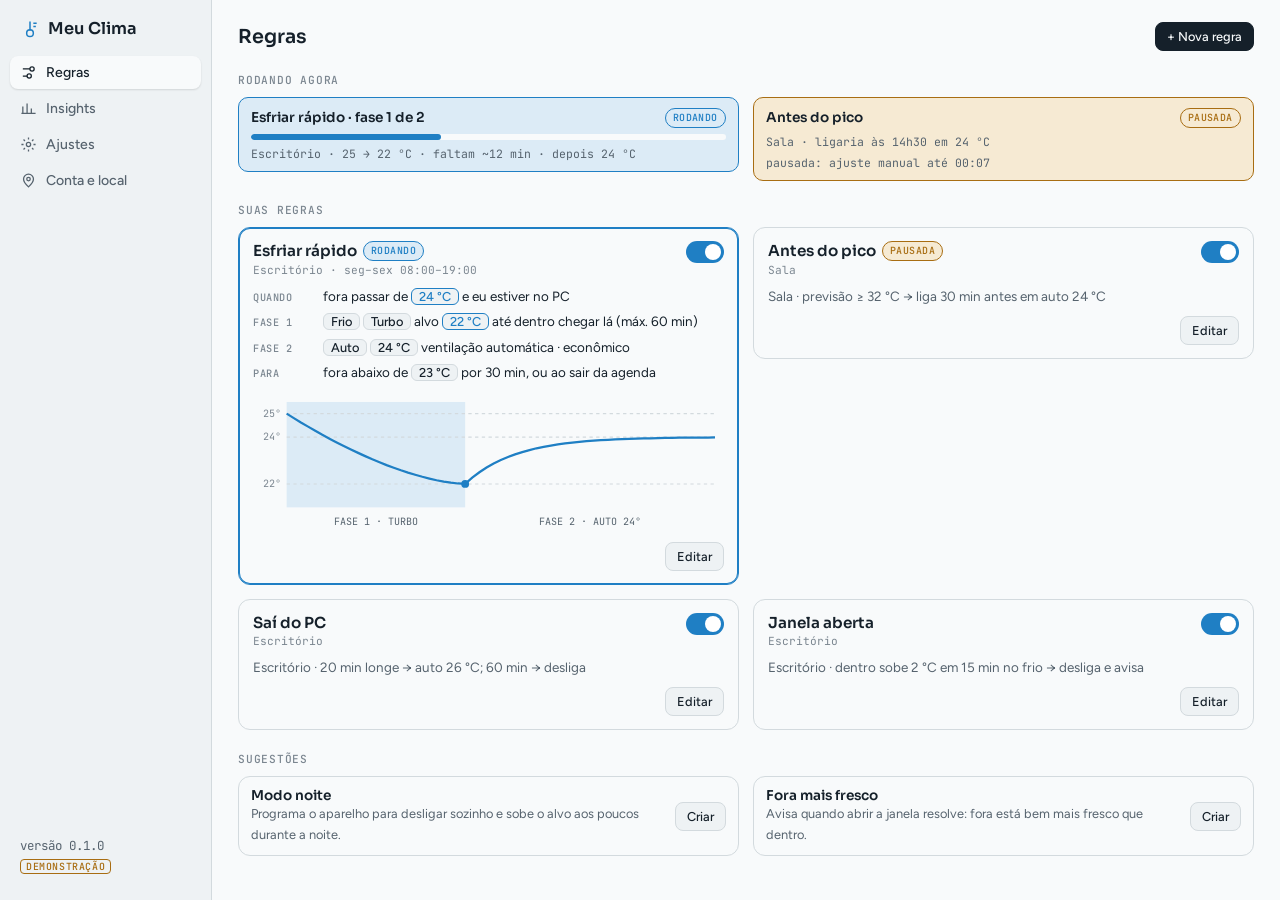
==== src/MeuClima/Web/central.html @ f1abe900 "feat: Meu Clima v0.1 — bandeja, regras automáticas, insights e autoatualização App de bandeja do Win" ====
<!doctype html>
<html lang="pt-BR">
<head>
<meta charset="utf-8">
<meta name="viewport" content="width=device-width, initial-scale=1">
<title>Meu Clima · Central</title>
<link rel="preconnect" href="https://fonts.googleapis.com">
<link rel="preconnect" href="https://fonts.gstatic.com" crossorigin>
<link rel="stylesheet" href="https://fonts.googleapis.com/css2?family=Sora:wght@300;500;600&family=Figtree:wght@400;500;600&family=JetBrains+Mono:wght@400;500&display=swap">
<link rel="stylesheet" href="app.css">
<style>
  html,body{height:100%}
  .shell{display:grid;grid-template-columns:212px minmax(0,1fr);height:100%}
  .side{background:var(--panel-2);border-right:1px solid var(--line);padding:16px 10px;display:flex;flex-direction:column;gap:3px;overflow:auto}
  .side .brand{font:600 1.02rem var(--display);padding:2px 10px 14px;display:flex;align-items:center;gap:8px}
  .side .brand svg{width:20px;height:20px;color:var(--cool)}
  .side button{border:0;background:transparent;text-align:left;padding:8px 10px;border-radius:8px;color:var(--ink-2);font:500 .88rem var(--body);display:flex;gap:9px;align-items:center}
  .side button:hover{color:var(--ink);background:color-mix(in srgb,var(--panel) 55%,transparent)}
  .side button svg{width:17px;height:17px;flex:none}
  .side button[aria-current="page"]{background:var(--panel);color:var(--ink);box-shadow:0 1px 2px rgba(0,0,0,.12)}
  .side .pend-dot{width:7px;height:7px;border-radius:50%;background:var(--warn);margin-left:auto}
  .side .ft{margin-top:auto;padding:10px;display:grid;gap:4px}
  .main{padding:22px 26px 40px;overflow:auto;display:grid;gap:16px;align-content:start;min-width:0}
  .main h2{font:600 1.2rem var(--display);margin:0}
  .main h3.sec{font:500 .7rem var(--mono);letter-spacing:.07em;text-transform:uppercase;color:var(--ink-3);margin:6px 0 -6px}
  .hrow{display:flex;justify-content:space-between;align-items:center;gap:12px;flex-wrap:wrap}
  .grid{display:grid;grid-template-columns:repeat(auto-fill,minmax(330px,1fr));gap:14px;align-items:start}
  .picker{display:grid;grid-template-columns:repeat(auto-fill,minmax(260px,1fr));gap:10px}
  .picker button{border:1px solid var(--line);background:var(--panel);border-radius:12px;padding:12px 14px;text-align:left;display:grid;gap:3px}
  .picker button:hover{border-color:var(--cool)}
  .picker b{font:600 .92rem var(--display)}
  .picker span{font-size:.8rem;color:var(--ink-2)}
  .editor{display:grid;grid-template-columns:minmax(0,1fr) 340px;gap:16px;align-items:start}
  .editor .aside{position:sticky;top:0;display:grid;gap:12px}
  .editor .forms{display:grid;gap:12px}
  .actions{display:flex;gap:8px;align-items:center;flex-wrap:wrap}
  .actions .grow{flex:1}
  .stack{display:grid;gap:12px;max-width:720px}
  .steps-ol{margin:0;padding-left:1.2rem;display:grid;gap:4px;font-size:.84rem;color:var(--ink-2)}
  .steps-ol b{color:var(--ink)}
  .field{display:grid;gap:4px}
  .field label{font:500 .82rem var(--body)}
  .cities{display:grid;gap:4px}
  .cities button{border:1px solid var(--line);background:var(--panel-2);border-radius:8px;padding:7px 10px;text-align:left;font-size:.86rem;display:flex;justify-content:space-between;gap:10px}
  .cities button:hover{border-color:var(--cool)}
  .choice{display:grid;gap:6px}
  .choice button{border:1px solid var(--line);background:var(--panel);border-radius:9px;padding:8px 12px;text-align:left;display:flex;align-items:center;gap:10px;font-size:.88rem}
  .choice button::before{content:"";width:14px;height:14px;border-radius:50%;border:2px solid var(--ink-3);flex:none}
  .choice button[aria-checked="true"]{border-color:var(--cool)}
  .choice button[aria-checked="true"]::before{border-color:var(--cool);background:radial-gradient(var(--cool) 0 3px,transparent 4px)}
  .chartcard{display:grid;gap:8px}
  @media (max-width:820px){.editor{grid-template-columns:1fr}.editor .aside{position:static}}
  @media (max-width:640px){.shell{grid-template-columns:1fr;height:auto}.side{flex-direction:row;flex-wrap:wrap}.side .ft{display:none}.kpis{grid-template-columns:1fr}}
</style>
</head>
<body>
<div class="shell">
  <nav class="side" id="side" aria-label="Seções da central"></nav>
  <main class="main" id="main" aria-live="off"><p class="muted">Carregando…</p></main>
</div>
<script src="bridge.js"></script>
<script src="central.js"></script>
</body>
</html>
---- src/MeuClima/Web/app.css ----
/* Meu Clima — tokens e componentes. Origem: protótipo aprovado "direção B · Bandeja + central"
   (14/10/2026, docs/specs/2026-10-14-meu-clima-v0.1.md). Tema segue prefers-color-scheme. */
:root{
  --desk:#dde3e7; --panel:#f8fafb; --panel-2:#eef2f4; --line:#d3dade;
  --ink:#15202a; --ink-2:#56636e; --ink-3:#7b8690;
  --cool:#1f7fc4; --cool-soft:#dcebf6; --heat:#d0652a; --heat-soft:#f7e3d6;
  --ok:#3f8a62; --ok-soft:#dcefe4; --warn:#a86d12; --warn-soft:#f6ead3;
  --err:#b9403a; --err-soft:#f7dedc;
  --off:#9aa4ab;
  --display:"Sora","Segoe UI Variable Display","Segoe UI",system-ui,sans-serif;
  --body:"Figtree","Segoe UI Variable Text","Segoe UI",system-ui,sans-serif;
  --mono:"JetBrains Mono","Cascadia Mono",Consolas,ui-monospace,monospace;
  --shadow:0 20px 44px -14px rgba(20,32,44,.30),0 2px 6px rgba(20,32,44,.08);
  color-scheme:light;
}
@media (prefers-color-scheme:dark){:root:not([data-theme="light"]){
  color-scheme:dark;--desk:#0f1418;--panel:#1b2228;--panel-2:#242d35;--line:#323d47;
  --ink:#e7edf1;--ink-2:#a1aeb8;--ink-3:#7d8b96;--cool:#5aaee8;--cool-soft:#1b3346;
  --heat:#f08a4b;--heat-soft:#3f281b;--ok:#6fbf92;--ok-soft:#1d3428;--warn:#e2a94b;--warn-soft:#3a2d17;
  --err:#f0817a;--err-soft:#43211f;--off:#66727b;
  --shadow:0 20px 44px -14px rgba(0,0,0,.65),0 2px 6px rgba(0,0,0,.3);}}
:root[data-theme="dark"]{
  color-scheme:dark;--desk:#0f1418;--panel:#1b2228;--panel-2:#242d35;--line:#323d47;
  --ink:#e7edf1;--ink-2:#a1aeb8;--ink-3:#7d8b96;--cool:#5aaee8;--cool-soft:#1b3346;
  --heat:#f08a4b;--heat-soft:#3f281b;--ok:#6fbf92;--ok-soft:#1d3428;--warn:#e2a94b;--warn-soft:#3a2d17;
  --err:#f0817a;--err-soft:#43211f;--off:#66727b;
  --shadow:0 20px 44px -14px rgba(0,0,0,.65),0 2px 6px rgba(0,0,0,.3);}

*{box-sizing:border-box}
html,body{margin:0}
body{background:var(--panel);color:var(--ink);font:14px/1.45 var(--body);-webkit-font-smoothing:antialiased}
button,input,select{font-family:inherit;color:inherit}
button{cursor:pointer}
button:disabled{cursor:not-allowed}
:focus-visible{outline:2px solid var(--cool);outline-offset:2px}
[hidden]{display:none!important}
.tnum{font-variant-numeric:tabular-nums}
.mono{font-family:var(--mono)}
.lbl{font:500 .66rem var(--mono);letter-spacing:.07em;text-transform:uppercase;color:var(--ink-3)}
.muted{color:var(--ink-2)}
.small{font-size:.78rem}
.sr{position:absolute;width:1px;height:1px;overflow:hidden;clip:rect(0 0 0 0);white-space:nowrap}
.ex{font:500 .62rem var(--mono);letter-spacing:.06em;text-transform:uppercase;color:var(--warn);border:1px solid var(--warn);border-radius:4px;padding:0 5px;white-space:nowrap}

/* botões */
.ib{background:var(--panel-2);border:1px solid var(--line);border-radius:8px;font:500 1rem var(--body);width:30px;height:30px;display:grid;place-items:center;padding:0;flex:none}
.ib:hover:not(:disabled){border-color:var(--ink-3)}
.ib:disabled{opacity:.4}
.btn{border:1px solid var(--line);background:var(--panel-2);border-radius:8px;padding:6px 11px;font:500 .8rem var(--body);white-space:nowrap}
.btn:hover:not(:disabled){border-color:var(--ink-3)}
.btn.primary{background:var(--ink);border-color:var(--ink);color:var(--panel)}
.btn.primary:hover:not(:disabled){opacity:.88}
.btn.danger{color:var(--err);border-color:var(--err);background:transparent}
.btn.danger.confirm{background:var(--err);color:var(--panel)}
.btn:disabled{opacity:.5}
.link{white-space:nowrap;border:0;background:transparent;padding:0;color:var(--cool);font:500 .78rem var(--body);text-decoration:underline;text-underline-offset:2px}
.pwr{width:38px;height:22px;border-radius:999px;background:var(--off);border:0;position:relative;flex:none;padding:0;transition:background .15s}
.pwr::after{content:"";position:absolute;top:3px;left:3px;width:16px;height:16px;border-radius:50%;background:#fff;transition:left .15s}
.pwr[aria-pressed="true"]{background:var(--cool)}
.pwr[aria-pressed="true"]::after{left:19px}
.pwr:disabled{opacity:.4}

/* chips */
.chip{font:500 .62rem var(--mono);letter-spacing:.05em;text-transform:uppercase;padding:2px 7px;border-radius:999px;border:1px solid var(--line);color:var(--ink-2);white-space:nowrap;display:inline-flex;align-items:center;gap:5px;line-height:1.4}
.chip.cool{color:var(--cool);border-color:var(--cool);background:var(--cool-soft)}
.chip.ok{color:var(--ok);border-color:var(--ok);background:var(--ok-soft)}
.chip.warn{color:var(--warn);border-color:var(--warn);background:var(--warn-soft)}
.chip.err{color:var(--err);border-color:var(--err);background:var(--err-soft)}
.chip.pend{border-style:dashed}
.chip .link{font:600 .62rem var(--mono);letter-spacing:.05em;text-transform:uppercase;color:inherit}

/* segmentado */
.seg{display:flex;background:var(--panel-2);border:1px solid var(--line);border-radius:8px;padding:2px;gap:2px}
.seg button{flex:1;border:0;background:transparent;color:var(--ink-2);font:500 .76rem var(--body);padding:5px 6px;border-radius:6px;white-space:nowrap}
.seg button:hover:not(:disabled){color:var(--ink)}
.seg button[aria-pressed="true"]{background:var(--panel);color:var(--ink);box-shadow:0 1px 2px rgba(0,0,0,.16)}
.seg.inline{display:inline-flex}

/* faixa de clima */
.wx{display:grid;grid-template-columns:repeat(3,minmax(0,1fr));gap:1px;background:var(--line);border:1px solid var(--line);border-radius:10px;overflow:hidden}
.wx>div{background:var(--panel);padding:8px 9px;display:grid;gap:1px;min-width:0}
.wx .v{font:500 1.15rem var(--display)}
.wx .s{font:400 .68rem var(--mono);color:var(--ink-3);white-space:nowrap;overflow:hidden;text-overflow:ellipsis}
.wx .lbl{white-space:nowrap;overflow:hidden;text-overflow:ellipsis}

/* aviso de regra ativa */
.live{border:1px solid var(--cool);background:var(--cool-soft);border-radius:10px;padding:10px 12px;display:grid;gap:6px}
.live .top{display:flex;justify-content:space-between;gap:8px;align-items:center}
.live b{font:600 .85rem var(--display)}
.live .d{font:400 .72rem var(--mono);color:var(--ink-2)}
.live.blocked{border-color:var(--warn);background:var(--warn-soft)}
.live.blocked .bar i{background:var(--warn)}
.bar{height:6px;border-radius:99px;background:var(--panel);overflow:hidden}
.bar i{display:block;height:100%;background:var(--cool);border-radius:99px;transition:width .3s}

/* faixa de erro */
.alert{border:1px solid var(--err);background:var(--err-soft);border-radius:10px;padding:10px 12px;display:grid;grid-template-columns:1fr auto;gap:10px;align-items:center}
.alert b{font:600 .85rem var(--display);display:block;color:var(--err)}
.alert span{font-size:.8rem;color:var(--ink-2)}

/* aparelho */
.dev{display:grid;grid-template-columns:auto minmax(0,1fr) auto;column-gap:10px;row-gap:6px;align-items:center;padding:11px 0;border-bottom:1px solid var(--line)}
.dev:last-child{border-bottom:0}
.dot{width:9px;height:9px;border-radius:50%;background:var(--off)}
.dot.on{background:var(--cool)} .dot.heat{background:var(--heat)} .dot.warn{background:var(--warn)}
.dev .n{font:600 .93rem var(--display);overflow:hidden;text-overflow:ellipsis;white-space:nowrap}
.dev .m{font:400 .72rem var(--mono);color:var(--ink-2)}
.dev .t{display:flex;align-items:center;gap:5px}
.dev .t .v{font:500 1.2rem var(--display);min-width:2.6ch;text-align:center}
.dev .t .v.off{color:var(--ink-3)}
.dev .chips{grid-column:2/-1;display:flex;flex-wrap:wrap;gap:5px}
.dev .tog{grid-column:2/-1;justify-self:start}
.dev .more{grid-column:1/-1;display:grid;gap:9px;padding:10px 12px;background:var(--panel-2);border-radius:10px}
.dev .more .seg{background:var(--panel)}
.dev .more .seg button[aria-pressed="true"]{background:var(--panel-2)}
.dev.offline .t,.dev.offline .n{opacity:.6}
.kv{display:grid;gap:4px}
.row{display:flex;align-items:center;justify-content:space-between;gap:10px}
.row2{display:grid;grid-template-columns:1fr 1fr;gap:10px}
.row2>div{display:flex;align-items:center;justify-content:space-between;gap:8px;font-size:.82rem}

/* cartões */
.card{border:1px solid var(--line);border-radius:12px;padding:14px;display:grid;gap:10px;background:var(--panel)}
.card h3{font:600 .95rem var(--display);margin:0}
.rule{border:1px solid var(--line);border-radius:12px;padding:13px 14px;display:grid;gap:10px;background:var(--panel);align-content:start}
.rule.running{border-color:var(--cool);box-shadow:0 0 0 1px var(--cool) inset}
.rule.disabled .steps,.rule.disabled .curve,.rule.disabled .sum{opacity:.55}
.rule .hd{display:flex;justify-content:space-between;align-items:flex-start;gap:10px}
.rule .hd b{font:600 .95rem var(--display);display:flex;gap:6px;align-items:center;flex-wrap:wrap}
.rule .src{font:400 .7rem var(--mono);color:var(--ink-3);margin-top:2px}
.rule .sum{font-size:.84rem;color:var(--ink-2);margin:0}
.rule .ft{display:flex;justify-content:flex-end;gap:8px}
.steps{display:grid;gap:6px}
.step{display:grid;grid-template-columns:62px 1fr;gap:8px;font-size:.84rem;align-items:baseline}
.step .k{font:500 .64rem var(--mono);letter-spacing:.06em;text-transform:uppercase;color:var(--ink-3)}
.pill{display:inline-block;font:500 .8rem var(--body);background:var(--panel-2);border:1px solid var(--line);border-radius:6px;padding:0 7px;margin:1px 0}
.pill.c{color:var(--cool);border-color:var(--cool)}
svg.curve{width:100%;height:auto;display:block;overflow:visible}
.svgt{font:9px var(--mono);fill:var(--ink-3)}
.svgt.b{fill:var(--ink-2)}
.add{border:1px dashed var(--line);border-radius:12px;padding:11px;background:transparent;color:var(--ink-2);font:500 .85rem var(--body);width:100%}
.add:hover{border-color:var(--ink-3);color:var(--ink)}
.sg{display:grid;grid-template-columns:1fr auto;gap:10px;align-items:center;border:1px solid var(--line);border-radius:12px;padding:10px 12px}
.sg b{font:600 .85rem var(--display);display:block}
.sg span{font-size:.8rem;color:var(--ink-2)}

/* insights */
.kpis{display:grid;grid-template-columns:repeat(3,minmax(0,1fr));gap:10px}
.kpi{border:1px solid var(--line);border-radius:12px;padding:10px 12px;display:grid;gap:2px;align-content:start}
.kpi .v{font:500 1.35rem var(--display)}
.kpi .s{font:400 .7rem var(--mono);color:var(--ink-3)}
.ins{display:grid;grid-template-columns:auto 1fr;gap:10px;align-items:start;padding:10px 0;border-bottom:1px solid var(--line)}
.ins:last-child{border-bottom:0}
.ins .ic{width:26px;height:26px;border-radius:7px;display:grid;place-items:center;font:600 .8rem var(--mono)}
.ic.warn{background:var(--warn-soft);color:var(--warn)} .ic.ok{background:var(--ok-soft);color:var(--ok)}
.ic.cool{background:var(--cool-soft);color:var(--cool)} .ic.sun{background:var(--heat-soft);color:var(--heat)}
.ins b{font:600 .86rem var(--display);display:block}
.ins span{font-size:.8rem;color:var(--ink-2)}
.legend{display:flex;gap:14px;font:400 .7rem var(--mono);color:var(--ink-2);flex-wrap:wrap;align-items:center}
.legend i{display:inline-block;width:12px;height:3px;border-radius:2px;margin-right:5px;vertical-align:middle}
.empty{border:1px dashed var(--line);border-radius:12px;padding:22px;text-align:center;color:var(--ink-2);display:grid;gap:4px;justify-items:center}
.empty b{font:600 .95rem var(--display);color:var(--ink)}

/* ajustes */
.set{display:grid;grid-template-columns:1fr auto;gap:14px;align-items:center;padding:12px 0;border-bottom:1px solid var(--line)}
.set:last-child{border-bottom:0}
.set b{font:500 .9rem var(--body);display:block}
.set span{font-size:.78rem;color:var(--ink-2)}

/* formulários */
.inp{font:400 .86rem var(--body);background:var(--panel-2);border:1px solid var(--line);border-radius:8px;padding:6px 9px;min-width:0}
.inp:hover{border-color:var(--ink-3)}
.inp.num{width:78px;text-align:right;font-variant-numeric:tabular-nums}
.inp.invalid{border-color:var(--err)}
.unit{display:inline-flex;align-items:center;gap:6px}
.unit em{font:400 .76rem var(--mono);font-style:normal;color:var(--ink-3)}
.fld{display:grid;grid-template-columns:minmax(0,1fr) auto;gap:4px 14px;align-items:center;padding:9px 0;border-bottom:1px solid var(--line)}
.fld:last-child{border-bottom:0}
.fld>label,.fld>.lb{font:500 .86rem var(--body)}
.fld .hint{grid-column:1/-1;font-size:.76rem;color:var(--ink-2);margin-top:-2px}
.fld .err{grid-column:1/-1;font-size:.76rem;color:var(--err)}
.days{display:flex;gap:4px;flex-wrap:wrap}
.days button{width:36px;border:1px solid var(--line);background:var(--panel-2);border-radius:7px;padding:4px 0;font:500 .74rem var(--body);color:var(--ink-2)}
.days button[aria-pressed="true"]{background:var(--cool);border-color:var(--cool);color:#fff}
.pw{display:flex;gap:6px}
.pw .inp{flex:1}

/* toast */
.toast{position:fixed;left:50%;bottom:16px;transform:translateX(-50%);max-width:min(440px,calc(100% - 32px));background:var(--ink);color:var(--panel);border-radius:10px;padding:9px 14px;font:500 .84rem var(--body);box-shadow:var(--shadow);display:flex;gap:8px;align-items:center;z-index:50}
.toast.error{background:var(--err);color:#fff}
.toast.ok::before{content:"✓";font-weight:700}
.toast.error::before{content:"!";font-weight:700}

@media (prefers-reduced-motion:reduce){*,*::before,*::after{transition:none!important;animation:none!important}}
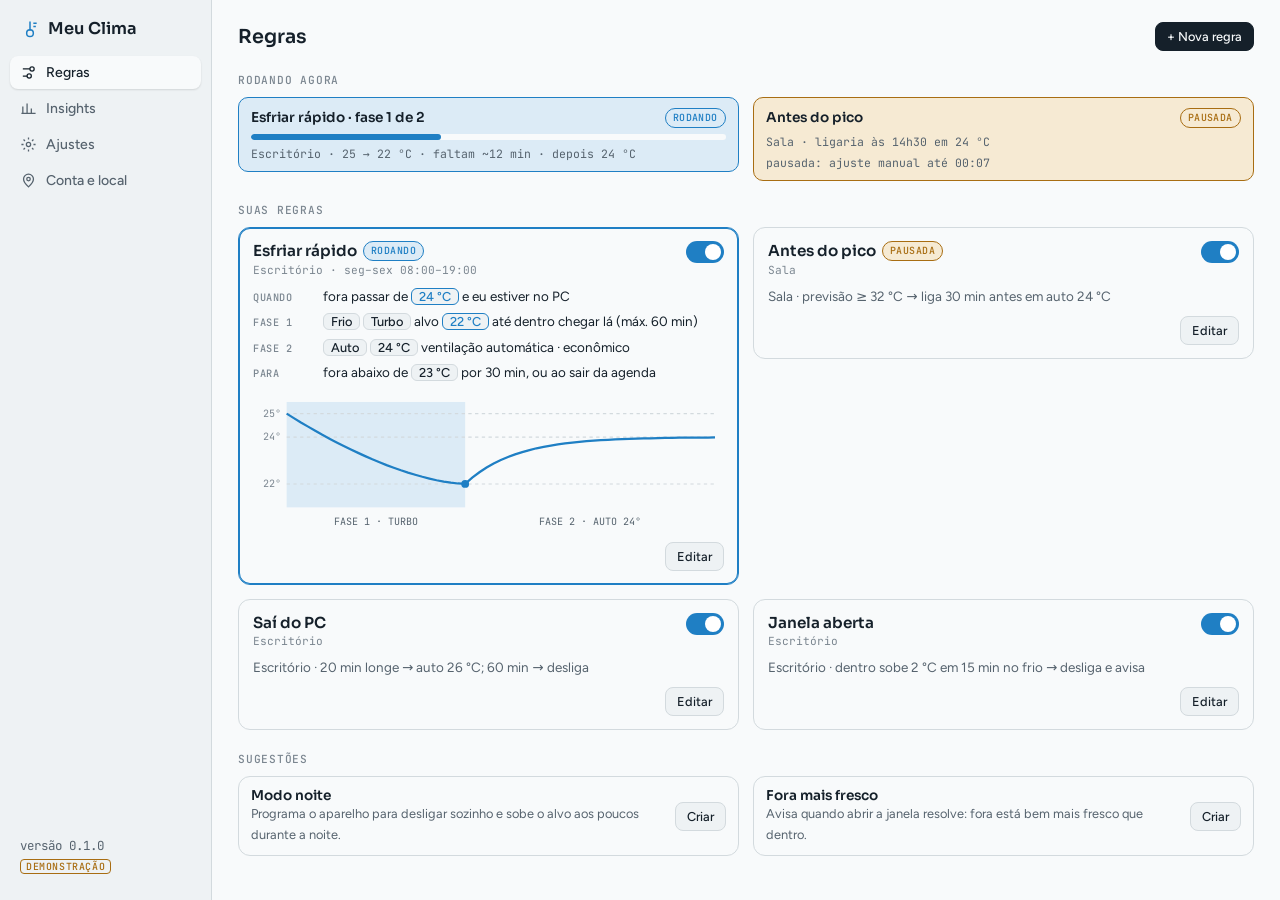
==== commit 6ca29a1c: "feat: privacidade e escolha do início com o Windows no instalador - PRIVACIDADE.md, exibido pelo ins" ====
--- a/src/MeuClima/Web/central.html
+++ b/src/MeuClima/Web/central.html
@@ -4,9 +4,7 @@
 <meta charset="utf-8">
 <meta name="viewport" content="width=device-width, initial-scale=1">
 <title>Meu Clima · Central</title>
-<link rel="preconnect" href="https://fonts.googleapis.com">
-<link rel="preconnect" href="https://fonts.gstatic.com" crossorigin>
-<link rel="stylesheet" href="https://fonts.googleapis.com/css2?family=Sora:wght@300;500;600&family=Figtree:wght@400;500;600&family=JetBrains+Mono:wght@400;500&display=swap">
+<link rel="stylesheet" href="fonts.css">
 <link rel="stylesheet" href="app.css">
 <style>
   html,body{height:100%}
--- a/src/MeuClima/Web/fonts.css
+++ b/src/MeuClima/Web/fonts.css
@@ -0,0 +1,130 @@
+/* Sora, Figtree e JetBrains Mono (SIL Open Font License 1.1), embutidas para as telas não
+   dependerem de servidor externo. Só os subconjuntos latin e latin-ext. */
+@font-face {
+  font-family: 'Figtree';
+  font-style: normal;
+  font-weight: 400;
+  font-display: swap;
+  src: url(fonts/Figtree-latin-ext.woff2) format('woff2');
+  unicode-range: U+0100-02BA, U+02BD-02C5, U+02C7-02CC, U+02CE-02D7, U+02DD-02FF, U+0304, U+0308, U+0329, U+1D00-1DBF, U+1E00-1E9F, U+1EF2-1EFF, U+2020, U+20A0-20AB, U+20AD-20C4, U+2113, U+2C60-2C7F, U+A720-A7FF;
+}
+@font-face {
+  font-family: 'Figtree';
+  font-style: normal;
+  font-weight: 400;
+  font-display: swap;
+  src: url(fonts/Figtree-latin.woff2) format('woff2');
+  unicode-range: U+0000-00FF, U+0131, U+0152-0153, U+02BB-02BC, U+02C6, U+02DA, U+02DC, U+0304, U+0308, U+0329, U+2000-206F, U+20AC, U+2122, U+2191, U+2193, U+2212, U+2215, U+FEFF, U+FFFD;
+}
+@font-face {
+  font-family: 'Figtree';
+  font-style: normal;
+  font-weight: 500;
+  font-display: swap;
+  src: url(fonts/Figtree-latin-ext.woff2) format('woff2');
+  unicode-range: U+0100-02BA, U+02BD-02C5, U+02C7-02CC, U+02CE-02D7, U+02DD-02FF, U+0304, U+0308, U+0329, U+1D00-1DBF, U+1E00-1E9F, U+1EF2-1EFF, U+2020, U+20A0-20AB, U+20AD-20C4, U+2113, U+2C60-2C7F, U+A720-A7FF;
+}
+@font-face {
+  font-family: 'Figtree';
+  font-style: normal;
+  font-weight: 500;
+  font-display: swap;
+  src: url(fonts/Figtree-latin.woff2) format('woff2');
+  unicode-range: U+0000-00FF, U+0131, U+0152-0153, U+02BB-02BC, U+02C6, U+02DA, U+02DC, U+0304, U+0308, U+0329, U+2000-206F, U+20AC, U+2122, U+2191, U+2193, U+2212, U+2215, U+FEFF, U+FFFD;
+}
+@font-face {
+  font-family: 'Figtree';
+  font-style: normal;
+  font-weight: 600;
+  font-display: swap;
+  src: url(fonts/Figtree-latin-ext.woff2) format('woff2');
+  unicode-range: U+0100-02BA, U+02BD-02C5, U+02C7-02CC, U+02CE-02D7, U+02DD-02FF, U+0304, U+0308, U+0329, U+1D00-1DBF, U+1E00-1E9F, U+1EF2-1EFF, U+2020, U+20A0-20AB, U+20AD-20C4, U+2113, U+2C60-2C7F, U+A720-A7FF;
+}
+@font-face {
+  font-family: 'Figtree';
+  font-style: normal;
+  font-weight: 600;
+  font-display: swap;
+  src: url(fonts/Figtree-latin.woff2) format('woff2');
+  unicode-range: U+0000-00FF, U+0131, U+0152-0153, U+02BB-02BC, U+02C6, U+02DA, U+02DC, U+0304, U+0308, U+0329, U+2000-206F, U+20AC, U+2122, U+2191, U+2193, U+2212, U+2215, U+FEFF, U+FFFD;
+}
+@font-face {
+  font-family: 'JetBrains Mono';
+  font-style: normal;
+  font-weight: 400;
+  font-display: swap;
+  src: url(fonts/JetBrainsMono-latin-ext.woff2) format('woff2');
+  unicode-range: U+0100-02BA, U+02BD-02C5, U+02C7-02CC, U+02CE-02D7, U+02DD-02FF, U+0304, U+0308, U+0329, U+1D00-1DBF, U+1E00-1E9F, U+1EF2-1EFF, U+2020, U+20A0-20AB, U+20AD-20C4, U+2113, U+2C60-2C7F, U+A720-A7FF;
+}
+@font-face {
+  font-family: 'JetBrains Mono';
+  font-style: normal;
+  font-weight: 400;
+  font-display: swap;
+  src: url(fonts/JetBrainsMono-latin.woff2) format('woff2');
+  unicode-range: U+0000-00FF, U+0131, U+0152-0153, U+02BB-02BC, U+02C6, U+02DA, U+02DC, U+0304, U+0308, U+0329, U+2000-206F, U+20AC, U+2122, U+2191, U+2193, U+2212, U+2215, U+FEFF, U+FFFD;
+}
+@font-face {
+  font-family: 'JetBrains Mono';
+  font-style: normal;
+  font-weight: 500;
+  font-display: swap;
+  src: url(fonts/JetBrainsMono-latin-ext.woff2) format('woff2');
+  unicode-range: U+0100-02BA, U+02BD-02C5, U+02C7-02CC, U+02CE-02D7, U+02DD-02FF, U+0304, U+0308, U+0329, U+1D00-1DBF, U+1E00-1E9F, U+1EF2-1EFF, U+2020, U+20A0-20AB, U+20AD-20C4, U+2113, U+2C60-2C7F, U+A720-A7FF;
+}
+@font-face {
+  font-family: 'JetBrains Mono';
+  font-style: normal;
+  font-weight: 500;
+  font-display: swap;
+  src: url(fonts/JetBrainsMono-latin.woff2) format('woff2');
+  unicode-range: U+0000-00FF, U+0131, U+0152-0153, U+02BB-02BC, U+02C6, U+02DA, U+02DC, U+0304, U+0308, U+0329, U+2000-206F, U+20AC, U+2122, U+2191, U+2193, U+2212, U+2215, U+FEFF, U+FFFD;
+}
+@font-face {
+  font-family: 'Sora';
+  font-style: normal;
+  font-weight: 300;
+  font-display: swap;
+  src: url(fonts/Sora-latin-ext.woff2) format('woff2');
+  unicode-range: U+0100-02BA, U+02BD-02C5, U+02C7-02CC, U+02CE-02D7, U+02DD-02FF, U+0304, U+0308, U+0329, U+1D00-1DBF, U+1E00-1E9F, U+1EF2-1EFF, U+2020, U+20A0-20AB, U+20AD-20C4, U+2113, U+2C60-2C7F, U+A720-A7FF;
+}
+@font-face {
+  font-family: 'Sora';
+  font-style: normal;
+  font-weight: 300;
+  font-display: swap;
+  src: url(fonts/Sora-latin.woff2) format('woff2');
+  unicode-range: U+0000-00FF, U+0131, U+0152-0153, U+02BB-02BC, U+02C6, U+02DA, U+02DC, U+0304, U+0308, U+0329, U+2000-206F, U+20AC, U+2122, U+2191, U+2193, U+2212, U+2215, U+FEFF, U+FFFD;
+}
+@font-face {
+  font-family: 'Sora';
+  font-style: normal;
+  font-weight: 500;
+  font-display: swap;
+  src: url(fonts/Sora-latin-ext.woff2) format('woff2');
+  unicode-range: U+0100-02BA, U+02BD-02C5, U+02C7-02CC, U+02CE-02D7, U+02DD-02FF, U+0304, U+0308, U+0329, U+1D00-1DBF, U+1E00-1E9F, U+1EF2-1EFF, U+2020, U+20A0-20AB, U+20AD-20C4, U+2113, U+2C60-2C7F, U+A720-A7FF;
+}
+@font-face {
+  font-family: 'Sora';
+  font-style: normal;
+  font-weight: 500;
+  font-display: swap;
+  src: url(fonts/Sora-latin.woff2) format('woff2');
+  unicode-range: U+0000-00FF, U+0131, U+0152-0153, U+02BB-02BC, U+02C6, U+02DA, U+02DC, U+0304, U+0308, U+0329, U+2000-206F, U+20AC, U+2122, U+2191, U+2193, U+2212, U+2215, U+FEFF, U+FFFD;
+}
+@font-face {
+  font-family: 'Sora';
+  font-style: normal;
+  font-weight: 600;
+  font-display: swap;
+  src: url(fonts/Sora-latin-ext.woff2) format('woff2');
+  unicode-range: U+0100-02BA, U+02BD-02C5, U+02C7-02CC, U+02CE-02D7, U+02DD-02FF, U+0304, U+0308, U+0329, U+1D00-1DBF, U+1E00-1E9F, U+1EF2-1EFF, U+2020, U+20A0-20AB, U+20AD-20C4, U+2113, U+2C60-2C7F, U+A720-A7FF;
+}
+@font-face {
+  font-family: 'Sora';
+  font-style: normal;
+  font-weight: 600;
+  font-display: swap;
+  src: url(fonts/Sora-latin.woff2) format('woff2');
+  unicode-range: U+0000-00FF, U+0131, U+0152-0153, U+02BB-02BC, U+02C6, U+02DA, U+02DC, U+0304, U+0308, U+0329, U+2000-206F, U+20AC, U+2122, U+2191, U+2193, U+2212, U+2215, U+FEFF, U+FFFD;
+}
